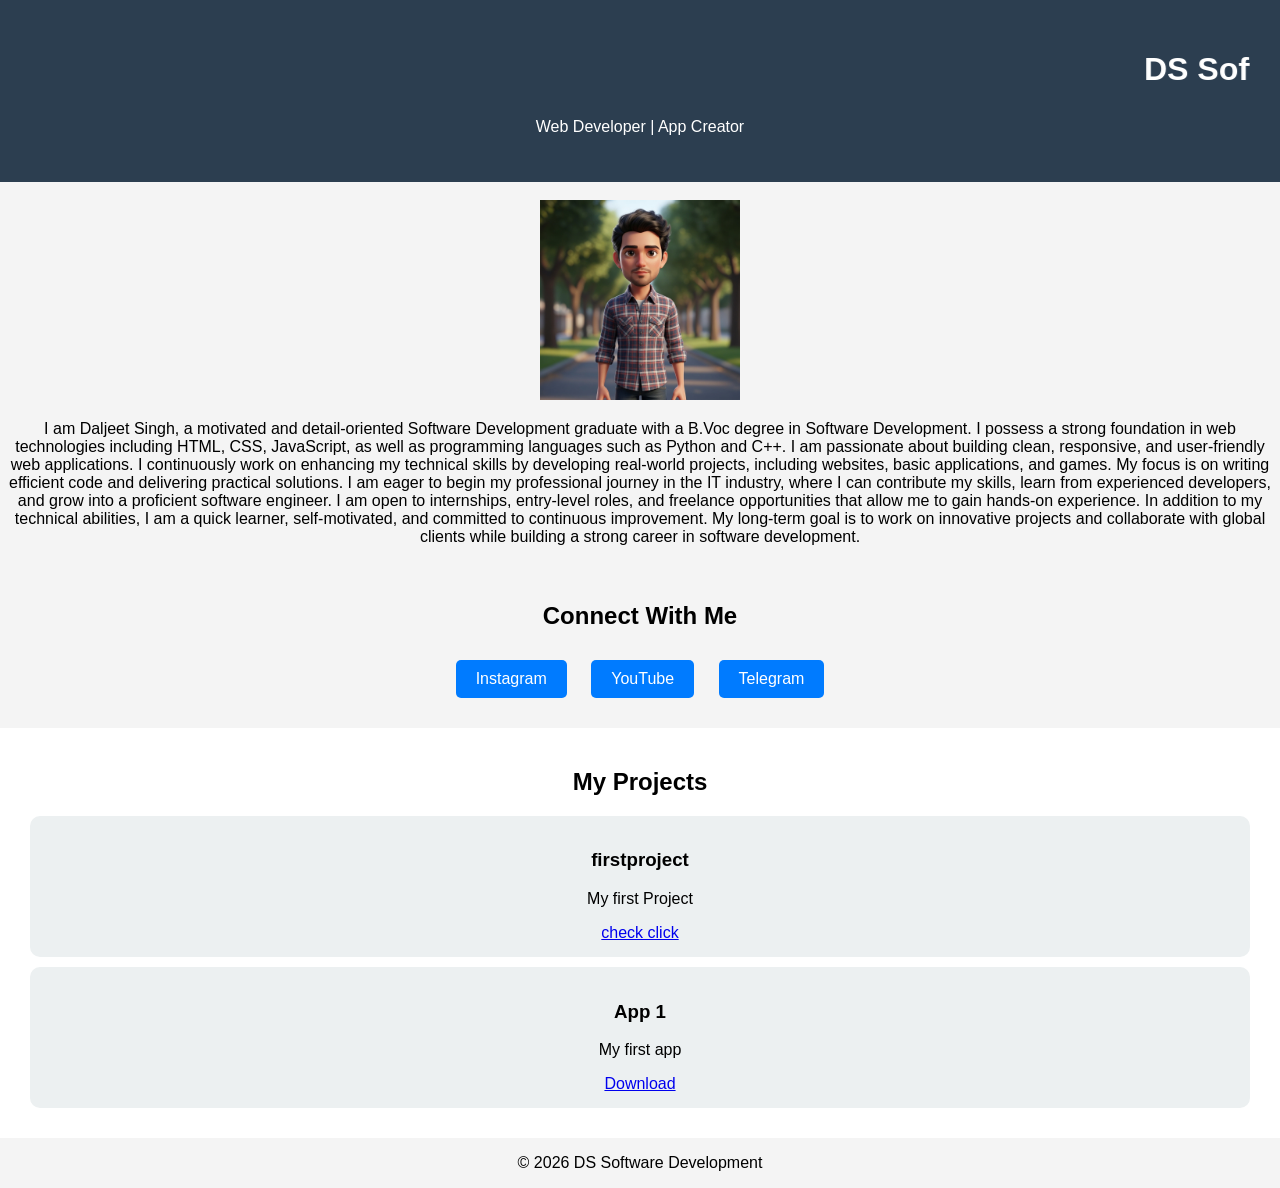
==== index.html @ cd0ad6ef "Add files via upload" ====
<!DOCTYPE html>
<html>
<head>
  <title>DS Software Development</title>
  <link rel="stylesheet" href="style.css">
</head>

<body>

<header>
  <h1><marquee>DS Software Development</marquee></h1>
  <p>Web Developer | App Creator</p>
</header>
<br>
  <img src="firstproject.jpg"width="200">
  
  <p>I am Daljeet Singh, a motivated and detail-oriented Software Development graduate with a B.Voc degree in Software Development. I possess a strong foundation in web technologies including HTML, CSS, JavaScript, as well as programming languages such as Python and C++.

I am passionate about building clean, responsive, and user-friendly web applications. I continuously work on enhancing my technical skills by developing real-world projects, including websites, basic applications, and games. My focus is on writing efficient code and delivering practical solutions.

I am eager to begin my professional journey in the IT industry, where I can contribute my skills, learn from experienced developers, and grow into a proficient software engineer. I am open to internships, entry-level roles, and freelance opportunities that allow me to gain hands-on experience.

In addition to my technical abilities, I am a quick learner, self-motivated, and committed to continuous improvement. My long-term goal is to work on innovative projects and collaborate with global clients while building a strong career in software development.</p>

<section class="links">
  <h2>Connect With Me</h2>

  <a href="https://www.instagram.com/_daljeet_ambersariya?igsh=dmZyMzllY3RucGRv" target="_blank">Instagram</a>
  <a href="https://youtube.com/@ds_tech_hub?si=LM1KdvfksjZTJtUo" target="_blank">YouTube</a>
  <a href="https://t.me/Softwaredevelopmentds/" target="_blank">Telegram</a>

</section>

<section class="projects">
  <h2>My Projects</h2>

  <div class="card">
    <h3>firstproject</h3>
    <p>My first Project</p>
    <a href="http://localhost:8158/mtIndex.html">check click</a>
  </div>

  <div class="card">
    <h3>App 1</h3>
    <p>My first app</p>
    <a href="#">Download</a>
  </div>

</section>

<footer>
  <p>© 2026 DS Software Development</p>
</footer>

</body>
</html>
---- style.css ----
body {
  margin: 0;
  font-family: Arial;
  background: #f4f4f4;
  text-align: center;
}

/* HERO WITH BACKGROUND IMAGE */
.hero {
  position: relative;
  padding: 60px 20px;
  text-align: center;
  color: white;
  background: url('firstproject2.jpg') no-repeat center/cover;
}

/* DARK OVERLAY */
.hero::before {
  content: "";
  position: absolute;
  top: 0;
  left: 0;
  width: 100%;
  height: 100%;
  background: rgba(0,0,0,0.5);
}


header {
  background: #2c3e50;
  color: white;
  padding: 30px;
}

.about img {
  width: 120px;
  border-radius: 50%;
  margin-top: 20px;
}

section {
  padding: 20px;
}

.links a {
  display: inline-block;
  margin: 10px;
  padding: 10px 20px;
  background: #007BFF;
  color: white;
  text-decoration: none;
  border-radius: 5px;
}

.projects {
  background: white;
}

.card {
  background: #ecf0f1;
  margin: 10px;
  padding: 15px;
  border-radius: 10px;
}
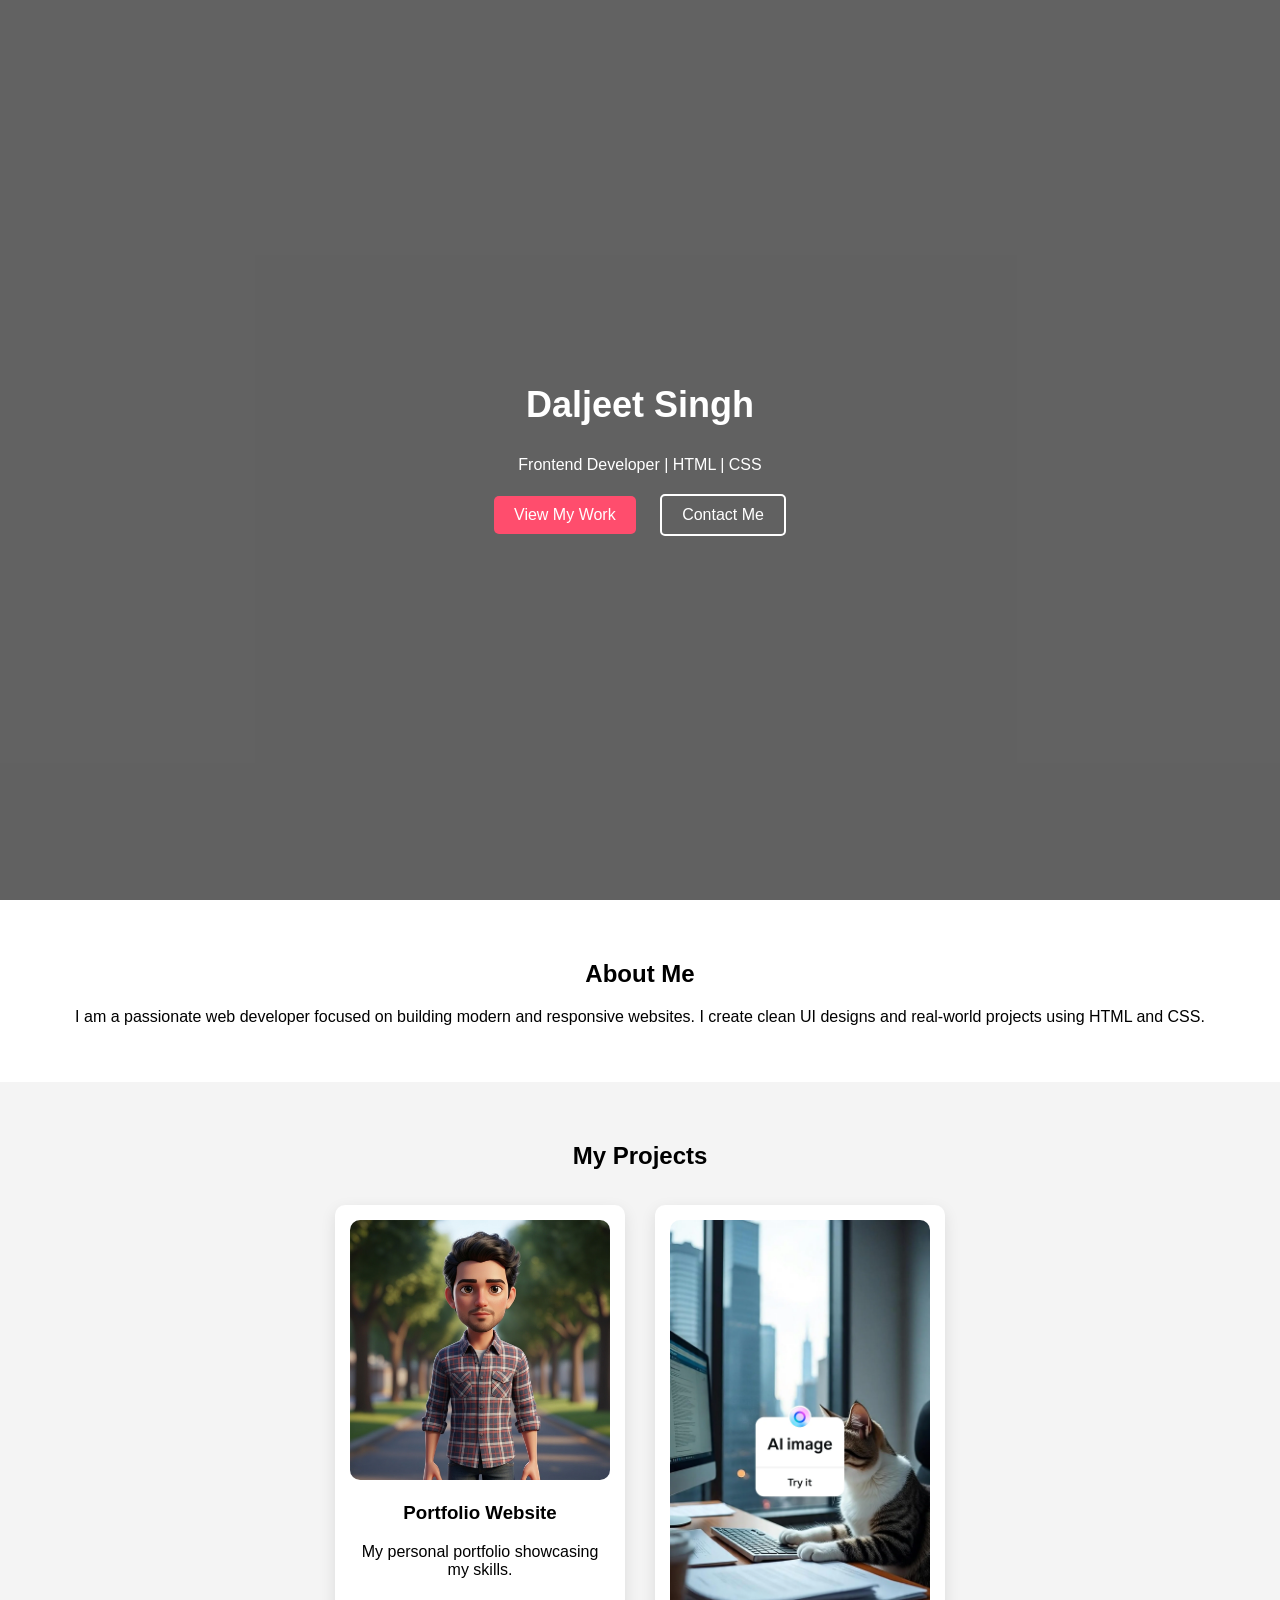
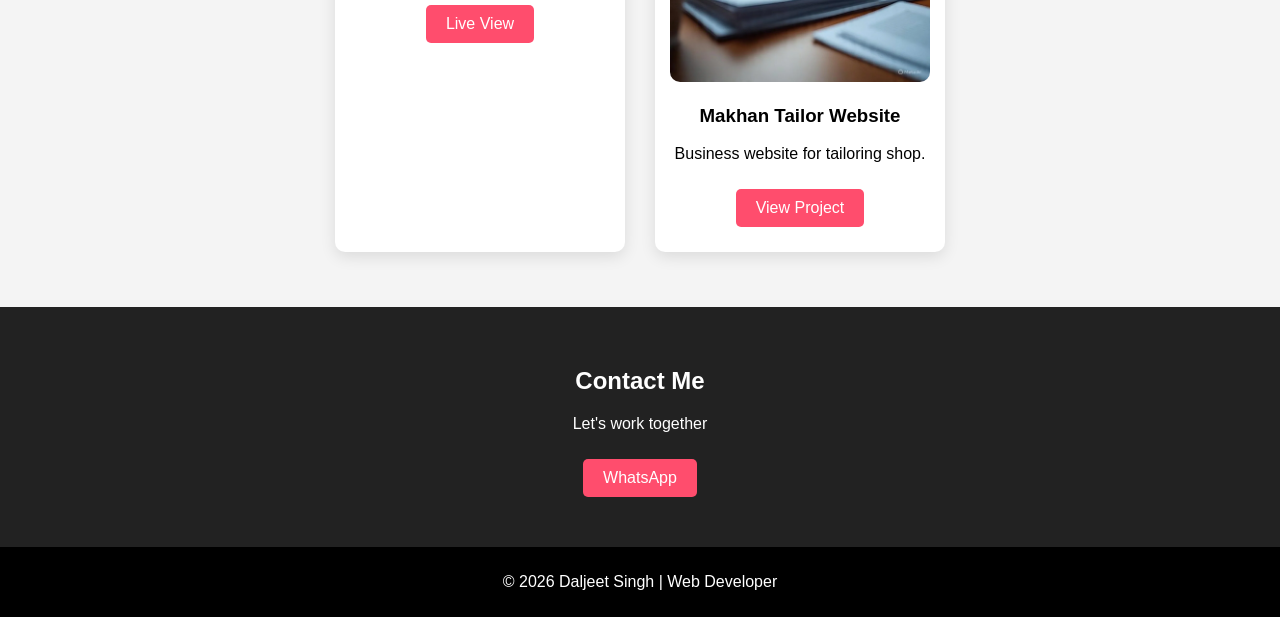
==== commit d5c9472e: "Add files via upload" ====
--- a/index.html
+++ b/index.html
@@ -1,55 +1,69 @@
 <!DOCTYPE html>
-<html>
+<html lang="en">
 <head>
-  <title>DS Software Development</title>
+  <meta charset="UTF-8">
+  <title>Daljeet Singh | Web Developer</title>
   <link rel="stylesheet" href="style.css">
 </head>
 
 <body>
 
-<header>
-  <h1><marquee>DS Software Development</marquee></h1>
-  <p>Web Developer | App Creator</p>
-</header>
-<br>
-  <img src="firstproject.jpg"width="200">
-  
-  <p>I am Daljeet Singh, a motivated and detail-oriented Software Development graduate with a B.Voc degree in Software Development. I possess a strong foundation in web technologies including HTML, CSS, JavaScript, as well as programming languages such as Python and C++.
+<!-- HERO -->
+<section class="hero">
+  <div class="overlay"></div>
 
-I am passionate about building clean, responsive, and user-friendly web applications. I continuously work on enhancing my technical skills by developing real-world projects, including websites, basic applications, and games. My focus is on writing efficient code and delivering practical solutions.
+  <div class="hero-content">
+    <h1>Daljeet Singh</h1>
+    <p>Frontend Developer | HTML | CSS</p>
 
-I am eager to begin my professional journey in the IT industry, where I can contribute my skills, learn from experienced developers, and grow into a proficient software engineer. I am open to internships, entry-level roles, and freelance opportunities that allow me to gain hands-on experience.
-
-In addition to my technical abilities, I am a quick learner, self-motivated, and committed to continuous improvement. My long-term goal is to work on innovative projects and collaborate with global clients while building a strong career in software development.</p>
-
-<section class="links">
-  <h2>Connect With Me</h2>
-
-  <a href="https://www.instagram.com/_daljeet_ambersariya?igsh=dmZyMzllY3RucGRv" target="_blank">Instagram</a>
-  <a href="https://youtube.com/@ds_tech_hub?si=LM1KdvfksjZTJtUo" target="_blank">YouTube</a>
-  <a href="https://t.me/Softwaredevelopmentds/" target="_blank">Telegram</a>
-
+    <a href="#projects" class="btn">View My Work</a>
+    <a href="https://wa.me/919876543210" class="btn btn-outline">Contact Me</a>
+  </div>
 </section>
 
-<section class="projects">
+<!-- ABOUT -->
+<section class="about">
+  <h2>About Me</h2>
+  <p>
+    I am a passionate web developer focused on building modern and responsive websites.
+    I create clean UI designs and real-world projects using HTML and CSS.
+  </p>
+</section>
+
+<!-- PROJECTS -->
+<section class="projects" id="projects">
   <h2>My Projects</h2>
 
-  <div class="card">
-    <h3>firstproject</h3>
-    <p>My first Project</p>
-    <a href="http://localhost:8158/mtIndex.html">check click</a>
+  <div class="project-container">
+
+    <div class="project-card">
+      <img src="firstproject.jpg">
+      <h3>Portfolio Website</h3>
+      <p>My personal portfolio showcasing my skills.</p>
+      <a href="#" class="btn">Live View</a>
+    </div>
+
+    <div class="project-card">
+      <img src="firstproject2.jpg">
+      <h3>Makhan Tailor Website</h3>
+      <p>Business website for tailoring shop.</p>
+      <a href="tailor/index.html" class="btn">View Project</a>
+    </div>
+
   </div>
-
-  <div class="card">
-    <h3>App 1</h3>
-    <p>My first app</p>
-    <a href="#">Download</a>
-  </div>
-
 </section>
 
+<!-- CONTACT -->
+<section class="contact">
+  <h2>Contact Me</h2>
+  <p>Let's work together</p>
+
+  <a href="https://wa.me/919876543210" class="btn">WhatsApp</a>
+</section>
+
+<!-- FOOTER -->
 <footer>
-  <p>© 2026 DS Software Development</p>
+  <p>© 2026 Daljeet Singh | Web Developer</p>
 </footer>
 
 </body>
--- a/style.css
+++ b/style.css
@@ -2,63 +2,101 @@
   margin: 0;
   font-family: Arial;
   background: #f4f4f4;
-  text-align: center;
 }
 
-/* HERO WITH BACKGROUND IMAGE */
+/* HERO */
 .hero {
+  height: 100vh;
+  background: url('bg.jpg') center/cover no-repeat;
   position: relative;
-  padding: 60px 20px;
+  display: flex;
+  align-items: center;
+  justify-content: center;
   text-align: center;
   color: white;
-  background: url('firstproject2.jpg') no-repeat center/cover;
 }
 
-/* DARK OVERLAY */
-.hero::before {
-  content: "";
+.overlay {
   position: absolute;
-  top: 0;
-  left: 0;
   width: 100%;
   height: 100%;
-  background: rgba(0,0,0,0.5);
+  background: rgba(0,0,0,0.6);
 }
 
-
-header {
-  background: #2c3e50;
-  color: white;
-  padding: 30px;
+.hero-content {
+  position: relative;
+  z-index: 1;
 }
 
-.about img {
-  width: 120px;
-  border-radius: 50%;
-  margin-top: 20px;
+.hero h1 {
+  font-size: 36px;
 }
 
-section {
-  padding: 20px;
+.hero p {
+  margin: 10px 0;
 }
 
-.links a {
+/* BUTTON */
+.btn {
   display: inline-block;
   margin: 10px;
   padding: 10px 20px;
-  background: #007BFF;
+  background: #ff4d6d;
   color: white;
   text-decoration: none;
   border-radius: 5px;
 }
 
-.projects {
+.btn-outline {
+  background: transparent;
+  border: 2px solid white;
+}
+
+/* ABOUT */
+.about {
+  padding: 40px;
+  text-align: center;
   background: white;
 }
 
-.card {
-  background: #ecf0f1;
-  margin: 10px;
+/* PROJECTS */
+.projects {
+  padding: 40px;
+  text-align: center;
+}
+
+.project-container {
+  display: flex;
+  flex-wrap: wrap;
+  justify-content: center;
+}
+
+.project-card {
+  background: white;
+  width: 260px;
+  margin: 15px;
+  border-radius: 10px;
+  box-shadow: 0 5px 15px rgba(0,0,0,0.1);
   padding: 15px;
+}
+
+.project-card img {
+  width: 100%;
   border-radius: 10px;
+}
+
+/* CONTACT */
+.contact {
+  background: #222;
+  color: white;
+  text-align: center;
+  padding: 40px;
+}
+
+/* FOOTER */
+footer {
+  background: black;
+  color: white;
+  text-align: center;
+  padding: 10px;
 }
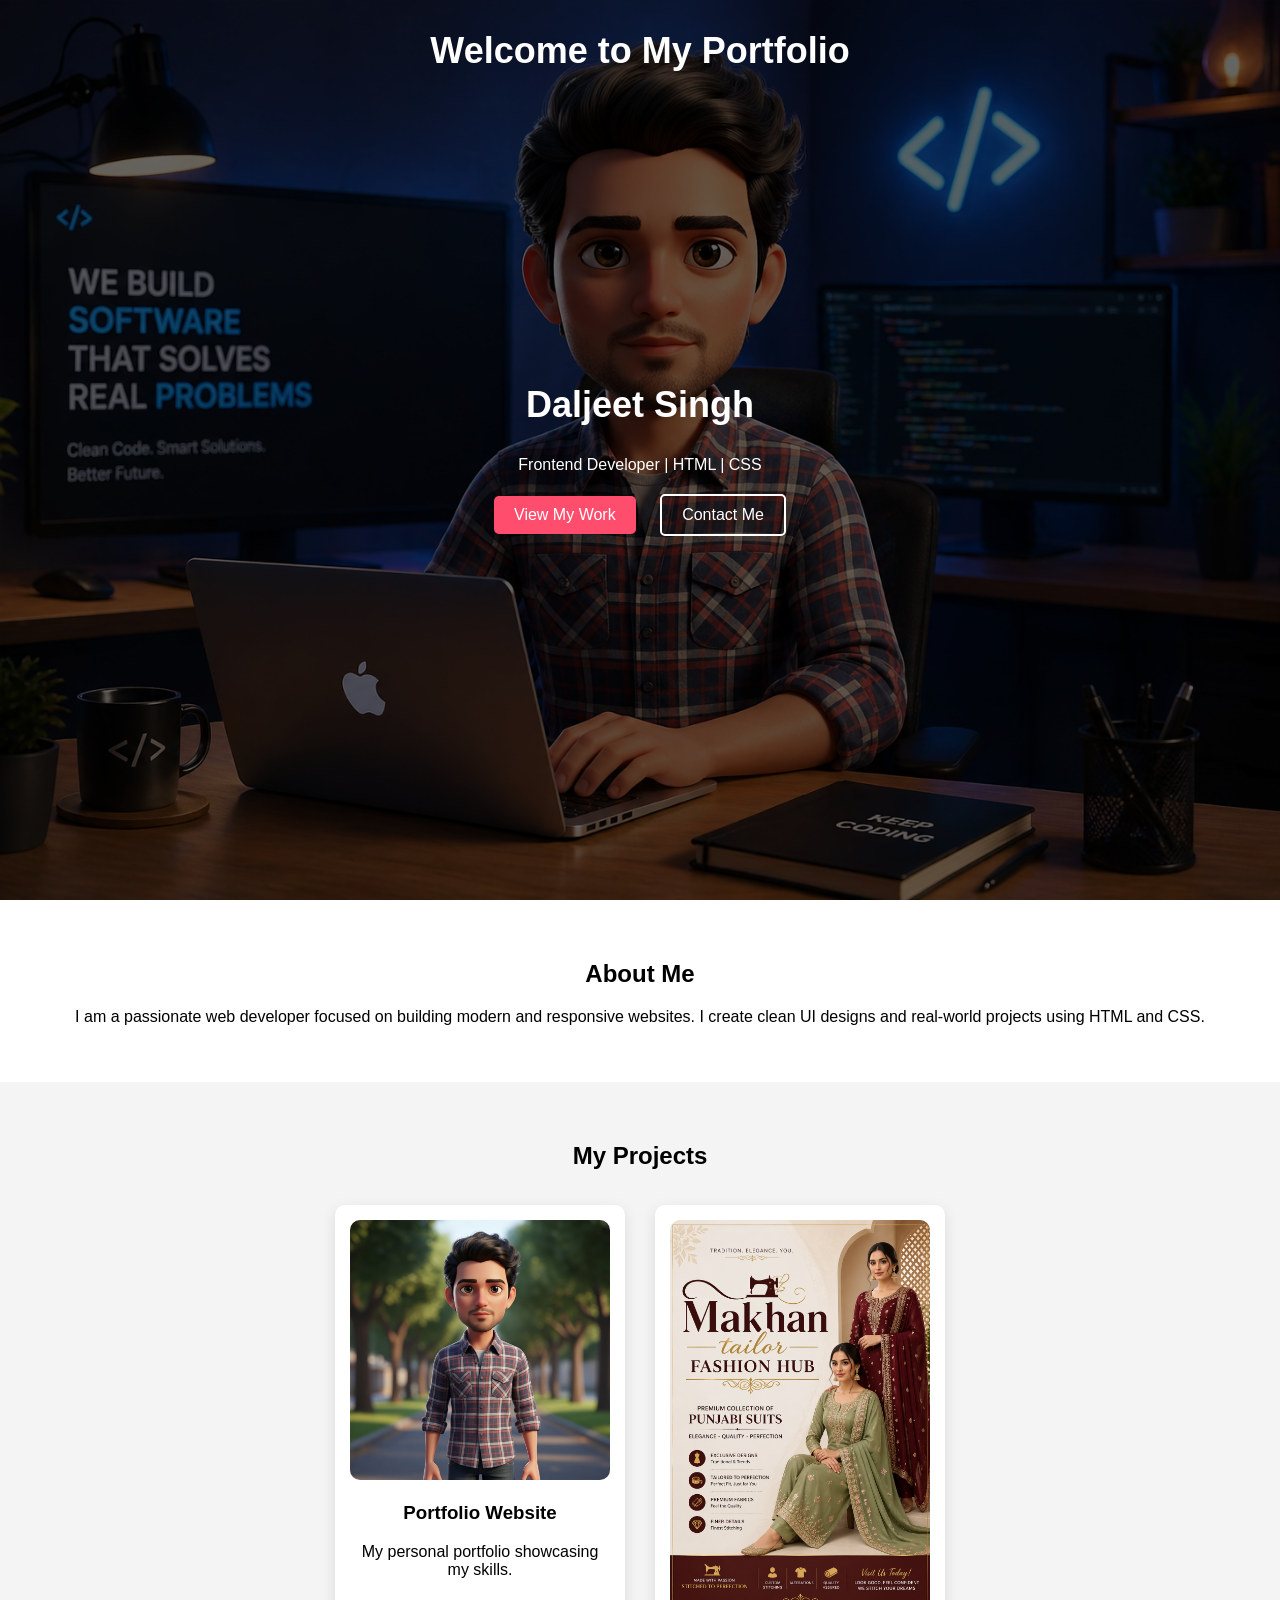
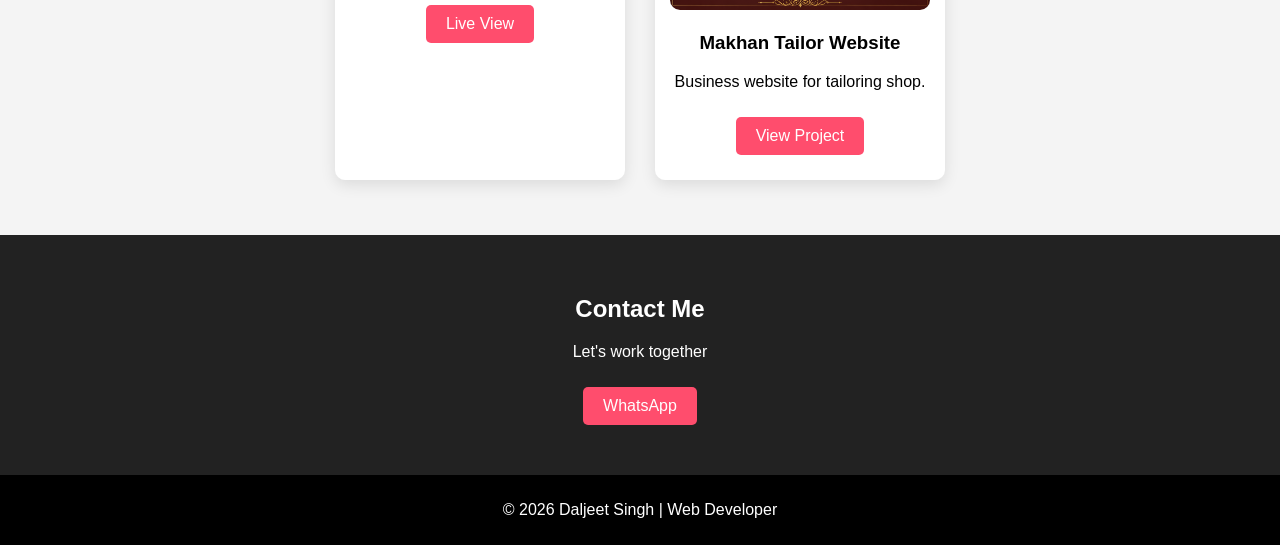
==== commit 304c4760: "Add files via upload" ====
--- a/index.html
+++ b/index.html
@@ -9,15 +9,18 @@
 <body>
 
 <!-- HERO -->
+
 <section class="hero">
-  <div class="overlay"></div>
-
+  <div class="overlay"><h1>Welcome to My Portfolio</h1></div>
+<div class="hero">
+  
+</div>
   <div class="hero-content">
     <h1>Daljeet Singh</h1>
     <p>Frontend Developer | HTML | CSS</p>
 
     <a href="#projects" class="btn">View My Work</a>
-    <a href="https://wa.me/919876543210" class="btn btn-outline">Contact Me</a>
+    <a href="https://wa.me/message/4YQGZHDXSN53M1" class="btn btn-outline">Contact Me</a>
   </div>
 </section>
 
@@ -44,10 +47,10 @@
     </div>
 
     <div class="project-card">
-      <img src="firstproject2.jpg">
+      <img src="Makhantailor.png">
       <h3>Makhan Tailor Website</h3>
       <p>Business website for tailoring shop.</p>
-      <a href="tailor/index.html" class="btn">View Project</a>
+      <a href="mtindex.html" class="btn">View Project</a>
     </div>
 
   </div>
@@ -58,7 +61,7 @@
   <h2>Contact Me</h2>
   <p>Let's work together</p>
 
-  <a href="https://wa.me/919876543210" class="btn">WhatsApp</a>
+  <a href="https://wa.me/message/ZAR55EOKCBJSL1" class="btn">WhatsApp</a>
 </section>
 
 <!-- FOOTER -->
--- a/style.css
+++ b/style.css
@@ -7,7 +7,7 @@
 /* HERO */
 .hero {
   height: 100vh;
-  background: url('bg.jpg') center/cover no-repeat;
+  background: url('bgprofile.png') center/cover no-repeat;
   position: relative;
   display: flex;
   align-items: center;
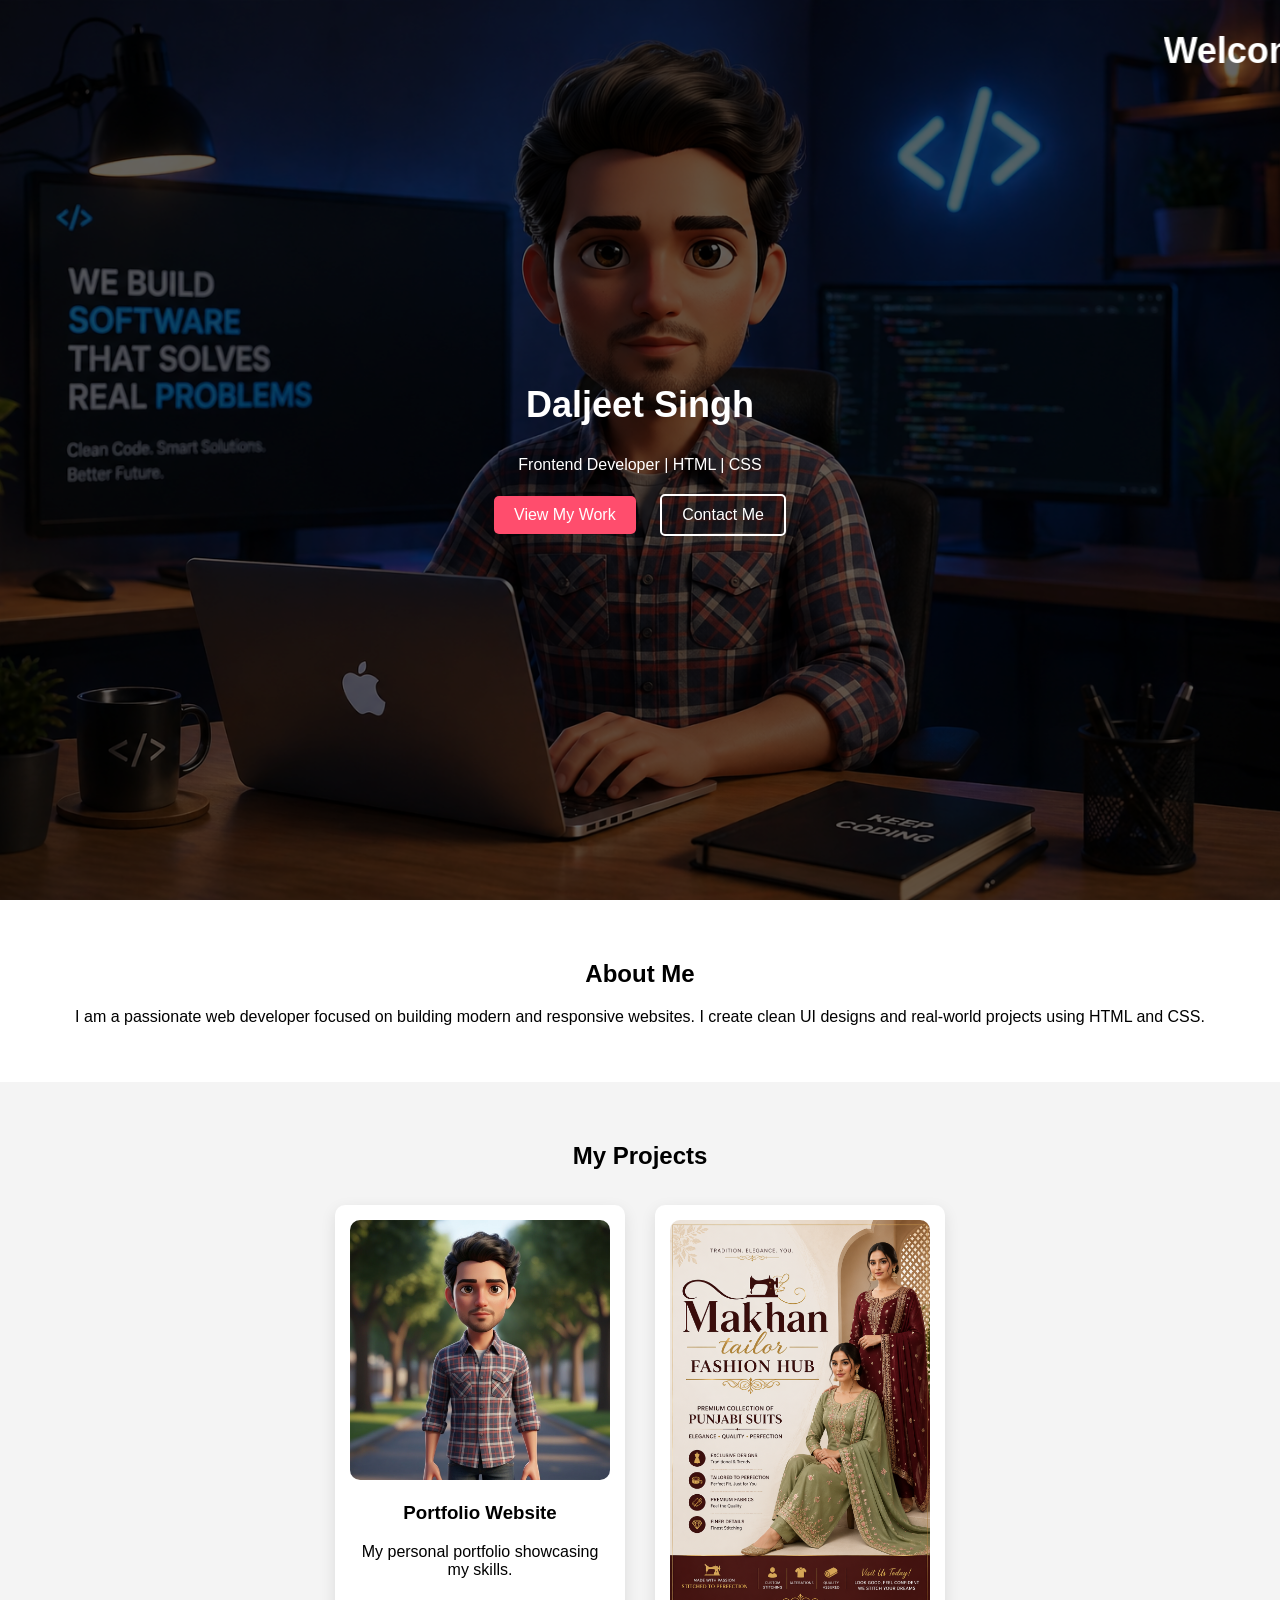
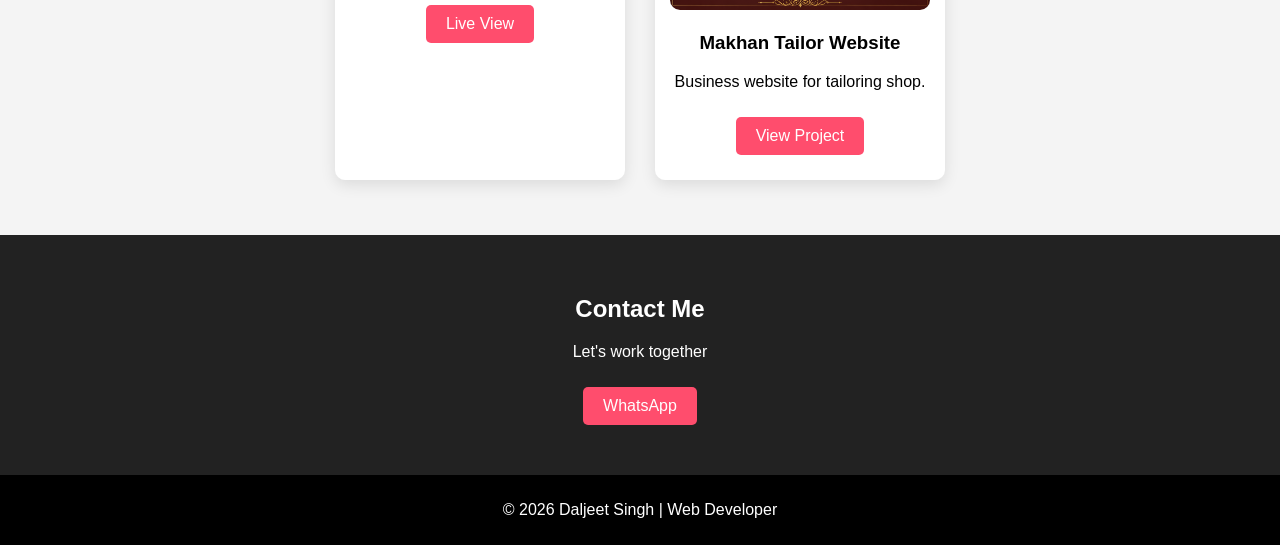
==== commit 10d6d8b7: "Add files via upload" ====
--- a/index.html
+++ b/index.html
@@ -11,7 +11,7 @@
 <!-- HERO -->
 
 <section class="hero">
-  <div class="overlay"><h1>Welcome to My Portfolio</h1></div>
+  <div class="overlay"><marquee><h1>Welcome to My Portfolio</h1></marquee></div>
 <div class="hero">
   
 </div>
@@ -47,7 +47,7 @@
     </div>
 
     <div class="project-card">
-      <img src="Makhantailor.png">
+      <img src="makhantailorfashion.png">
       <h3>Makhan Tailor Website</h3>
       <p>Business website for tailoring shop.</p>
       <a href="mtindex.html" class="btn">View Project</a>
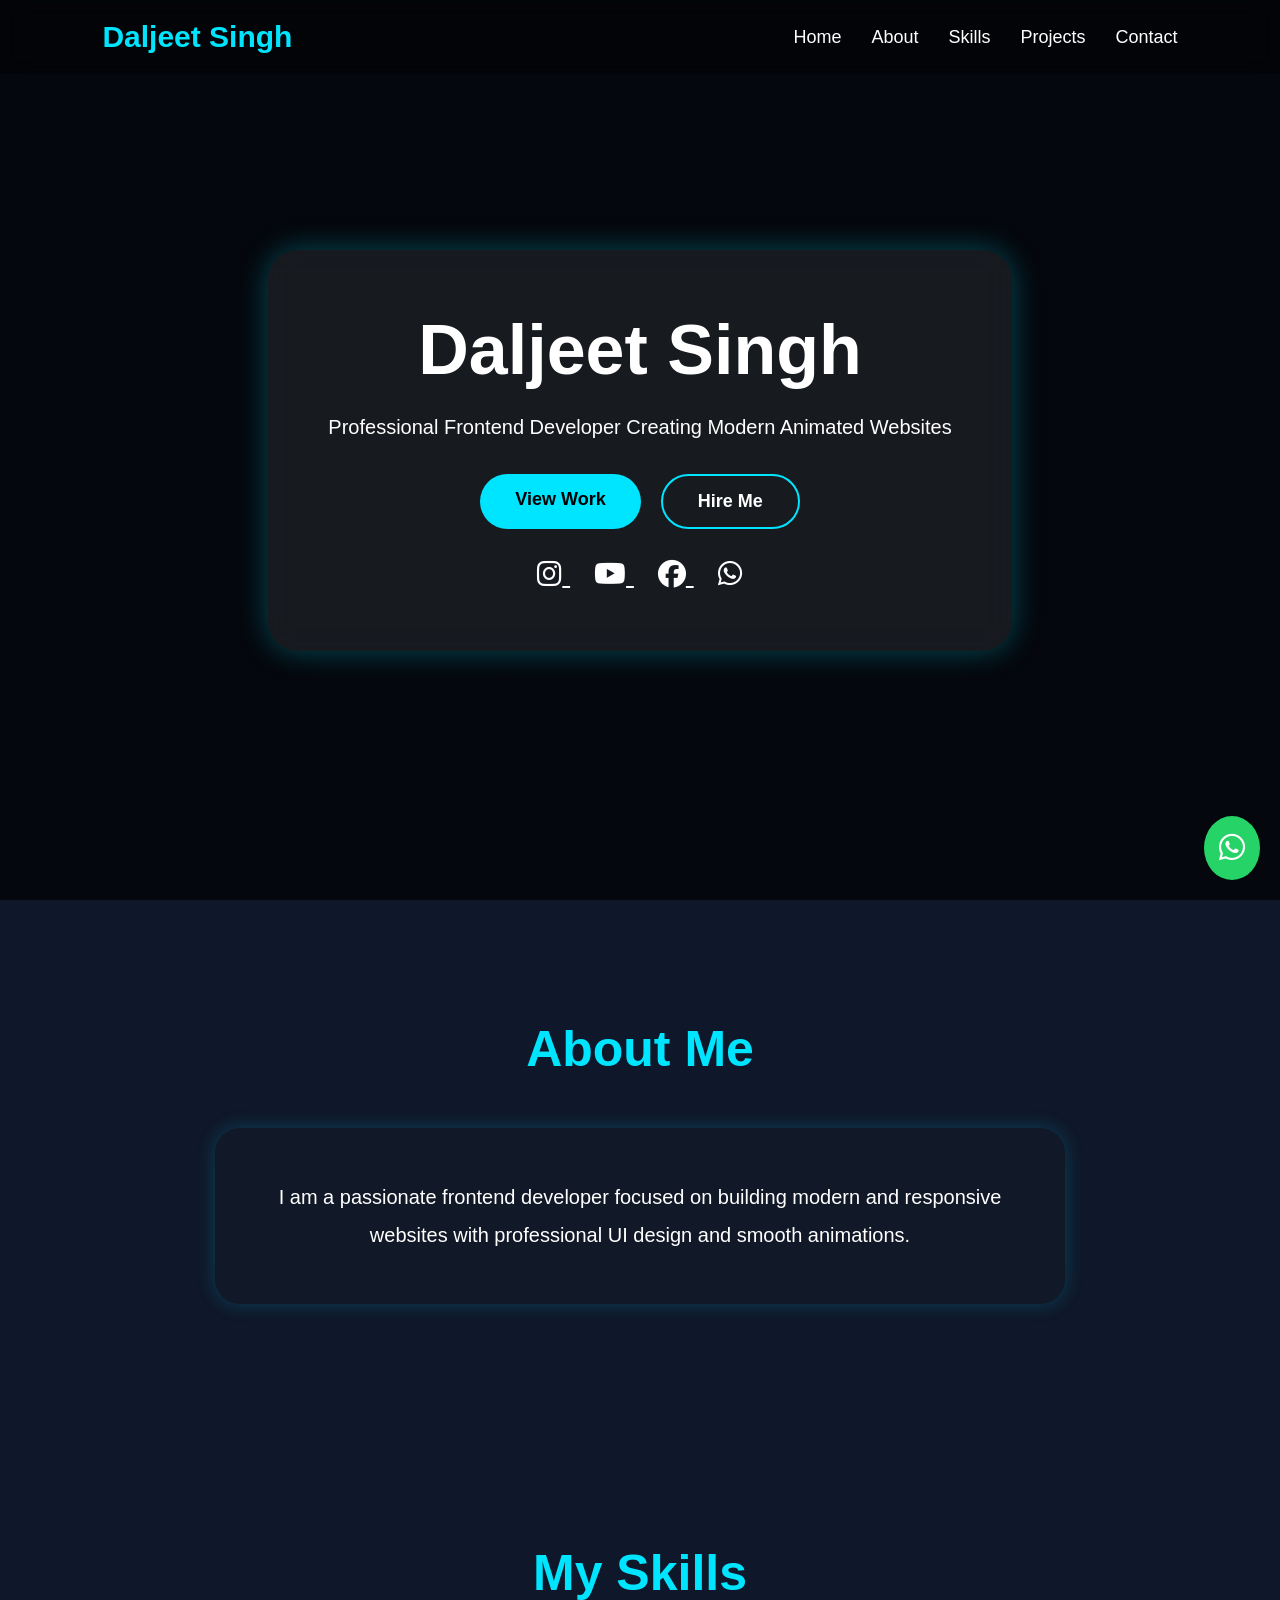
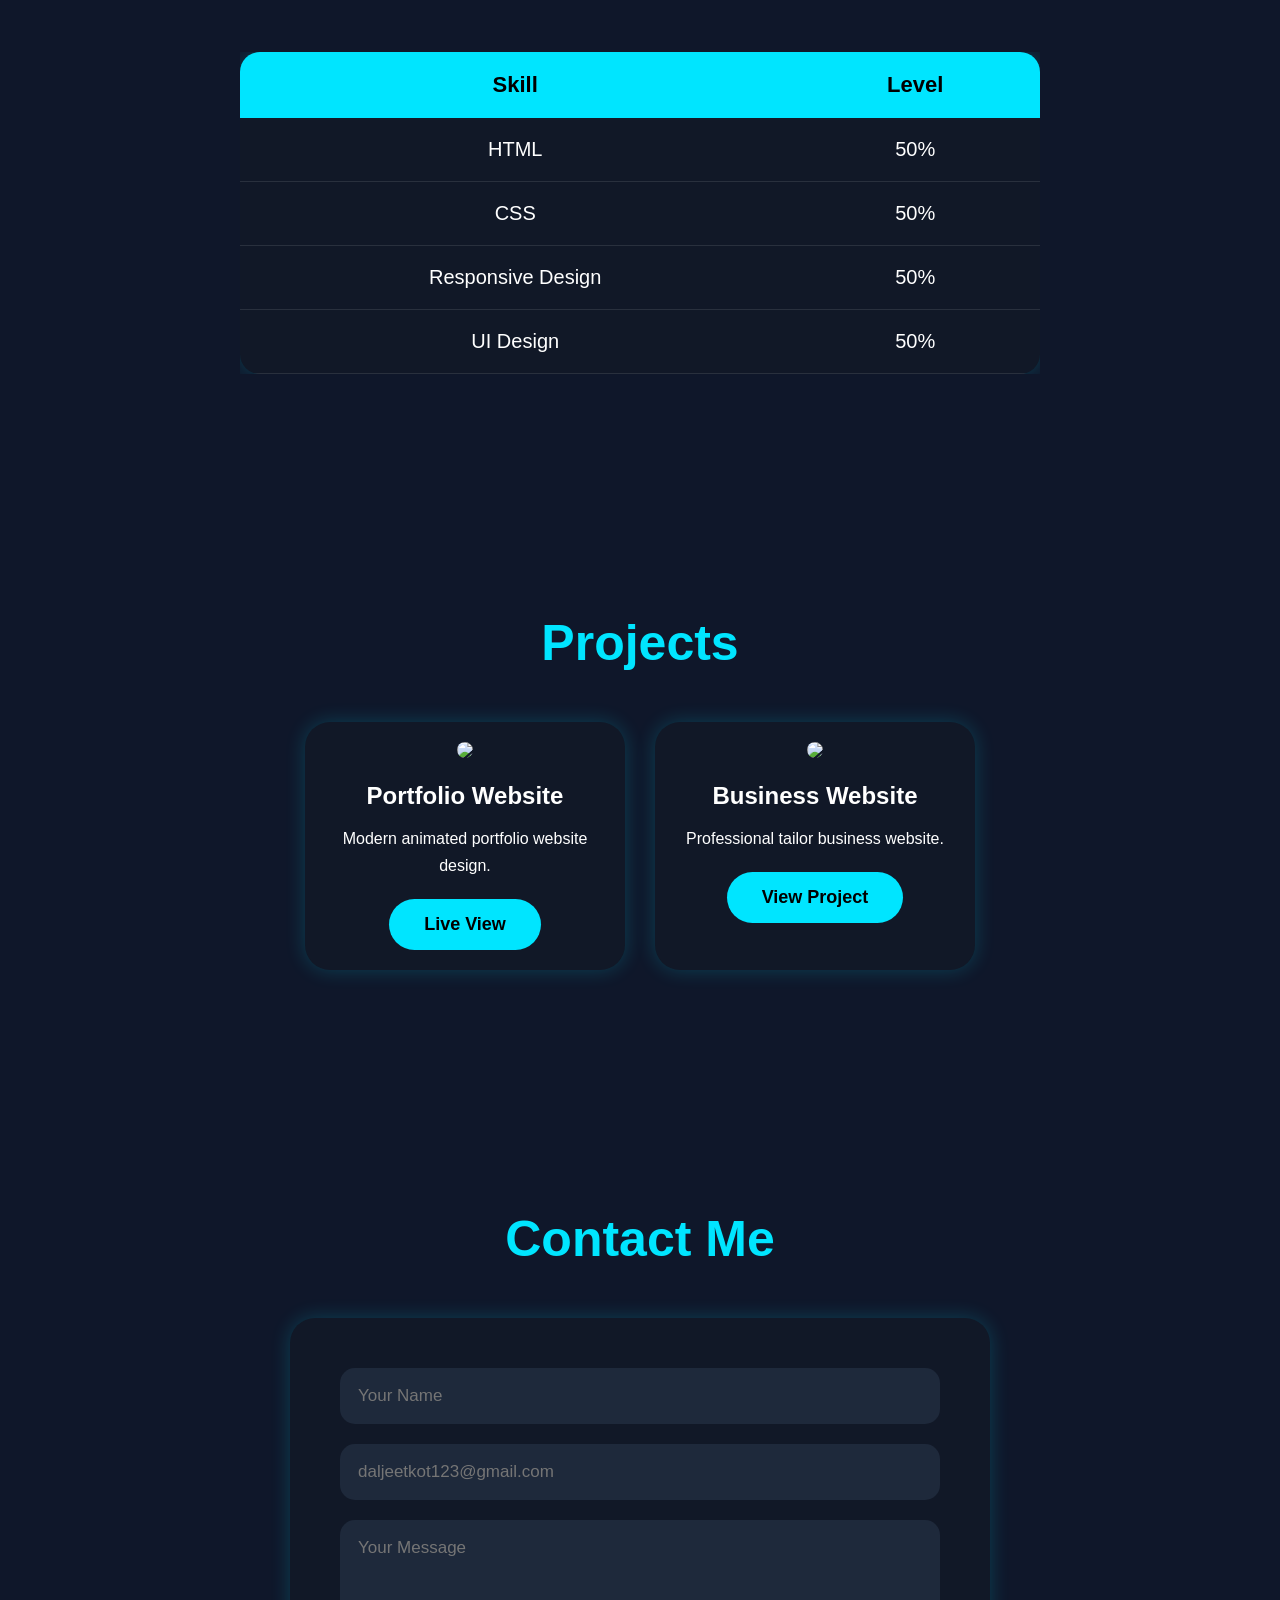
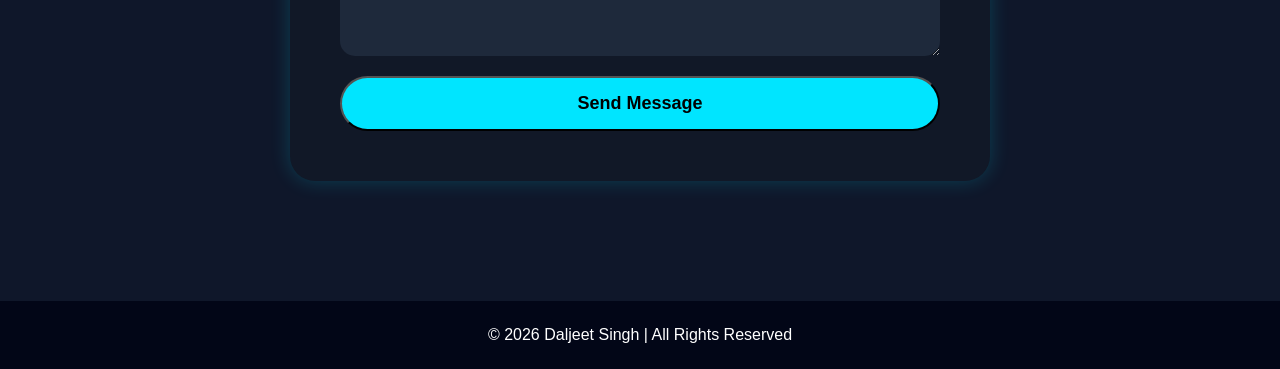
==== commit 8b222a2e: "Add files via upload" ====
--- a/index.html
+++ b/index.html
@@ -1,73 +1,282 @@
+
 <!DOCTYPE html>
 <html lang="en">
+
 <head>
-  <meta charset="UTF-8">
-  <title>Daljeet Singh | Web Developer</title>
-  <link rel="stylesheet" href="style.css">
+<meta charset="UTF-8">
+<meta name="viewport" content="width=device-width, initial-scale=1.0">
+
+<title>Daljeet Singh | Portfolio</title>
+
+<link rel="stylesheet" href="style.css">
+
+<link rel="stylesheet"
+href="https://cdnjs.cloudflare.com/ajax/libs/font-awesome/6.5.1/css/all.min.css">
+
+<link href="https://unpkg.com/aos@2.3.1/dist/aos.css" rel="stylesheet">
+
 </head>
 
 <body>
 
+<!-- NAVBAR -->
+
+<nav>
+
+<div class="logo">
+Daljeet Singh
+</div>
+
+<ul>
+
+<li><a href="#">Home</a></li>
+<li><a href="#about">About</a></li>
+<li><a href="#skills">Skills</a></li>
+<li><a href="#projects">Projects</a></li>
+<li><a href="#contact">Contact</a></li>
+
+</ul>
+
+</nav>
+
 <!-- HERO -->
 
 <section class="hero">
-  <div class="overlay"><marquee><h1>Welcome to My Portfolio</h1></marquee></div>
-<div class="hero">
-  
-</div>
-  <div class="hero-content">
-    <h1>Daljeet Singh</h1>
-    <p>Frontend Developer | HTML | CSS</p>
-
-    <a href="#projects" class="btn">View My Work</a>
-    <a href="https://wa.me/message/4YQGZHDXSN53M1" class="btn btn-outline">Contact Me</a>
-  </div>
+
+<div class="hero-box" data-aos="zoom-in">
+
+<h1>Daljeet Singh</h1>
+
+<h2><span class="auto-type"></span></h2>
+
+<p>
+Professional Frontend Developer Creating Modern
+Animated Websites
+</p>
+
+<div class="hero-buttons">
+
+<a href="#projects" class="btn">
+View Work
+</a>
+
+<a href="https://wa.me/919781670161" class="btn2">
+Hire Me
+</a>
+
+</div>
+
+<div class="social-icons">
+
+<a href="https://www.instagram.com/_daljeet_ambersariya?igsh=dmZyMzllY3RucGRv">
+<i class="fab fa-instagram"></i>
+</a>
+
+<a href="https://youtube.com/@ds_tech_hub?si=YY2qGjPacAoDS4xi">
+<i class="fab fa-youtube"></i>
+</a>
+
+<a href="https://www.facebook.com/share/1aeErawJEj/">
+<i class="fab fa-facebook"></i>
+</a>
+
+<a href="https://wa.me/message/7CKVIMHAN3GRL1">
+<i class="fab fa-whatsapp"></i>
+</a>
+
+</div>
+
+</div>
+
 </section>
 
 <!-- ABOUT -->
-<section class="about">
-  <h2>About Me</h2>
-  <p>
-    I am a passionate web developer focused on building modern and responsive websites.
-    I create clean UI designs and real-world projects using HTML and CSS.
-  </p>
+
+<section class="about" id="about">
+
+<div class="title" data-aos="fade-up">
+<h1>About Me</h1>
+</div>
+
+<div class="about-box" data-aos="fade-up">
+
+<p>
+I am a passionate frontend developer focused on
+building modern and responsive websites with
+professional UI design and smooth animations.
+</p>
+
+</div>
+
+</section>
+
+<!-- SKILLS -->
+
+<section class="skills" id="skills">
+
+<div class="title" data-aos="fade-up">
+<h1>My Skills</h1>
+</div>
+
+<div class="table-box" data-aos="zoom-in">
+
+<table>
+
+<tr>
+<th>Skill</th>
+<th>Level</th>
+</tr>
+
+<tr>
+<td>HTML</td>
+<td>50%</td>
+</tr>
+
+<tr>
+<td>CSS</td>
+<td>50%</td>
+</tr>
+
+<tr>
+<td>Responsive Design</td>
+<td>50%</td>
+</tr>
+
+<tr>
+<td>UI Design</td>
+<td>50%</td>
+</tr>
+
+</table>
+
+</div>
+
 </section>
 
 <!-- PROJECTS -->
+
 <section class="projects" id="projects">
-  <h2>My Projects</h2>
-
-  <div class="project-container">
-
-    <div class="project-card">
-      <img src="firstproject.jpg">
-      <h3>Portfolio Website</h3>
-      <p>My personal portfolio showcasing my skills.</p>
-      <a href="#" class="btn">Live View</a>
-    </div>
-
-    <div class="project-card">
-      <img src="makhantailorfashion.png">
-      <h3>Makhan Tailor Website</h3>
-      <p>Business website for tailoring shop.</p>
-      <a href="mtindex.html" class="btn">View Project</a>
-    </div>
-
-  </div>
+
+<div class="title" data-aos="fade-up">
+<h1>Projects</h1>
+</div>
+
+<div class="project-container">
+
+<div class="card" data-aos="fade-right">
+
+<img src="https://images.unsplash.com/photo-1498050108023-c5249f4df085"width="250px">
+
+<h2>Portfolio Website</h2>
+
+<p>
+Modern animated portfolio website design.
+</p>
+
+<a href="#" class="btn">
+Live View
+</a>
+
+</div>
+
+<div class="card" data-aos="fade-left">
+
+<img src="https://images.unsplash.com/photo-1522202176988-66273c2fd55f">
+
+<h2>Business Website</h2>
+
+<p>
+Professional tailor business website.
+</p>
+
+<a href="mtindex.html" class="btn">
+View Project
+</a>
+
+</div>
+
+</div>
+
 </section>
 
 <!-- CONTACT -->
-<section class="contact">
-  <h2>Contact Me</h2>
-  <p>Let's work together</p>
-
-  <a href="https://wa.me/message/ZAR55EOKCBJSL1" class="btn">WhatsApp</a>
+
+<section class="contact" id="contact">
+
+<div class="title" data-aos="fade-up">
+<h1>Contact Me</h1>
+</div>
+
+<div class="contact-box" data-aos="zoom-in">
+
+<form>
+
+<input type="text" placeholder="Your Name">
+
+<input type="email" placeholder="daljeetkot123@gmail.com">
+
+<textarea rows="5"
+placeholder="Your Message"></textarea>
+
+<button class="btn">
+Send Message
+</button>
+
+</form>
+
+</div>
+
 </section>
 
 <!-- FOOTER -->
+
 <footer>
-  <p>© 2026 Daljeet Singh | Web Developer</p>
+
+<p>
+© 2026 Daljeet Singh | All Rights Reserved
+</p>
+
 </footer>
 
+<!-- WHATSAPP -->
+
+<a href="https://wa.me/919781670161"
+class="whatsapp">
+
+<i class="fab fa-whatsapp"></i>
+
+</a>
+
+<!-- TYPING EFFECT -->
+
+<script src="https://unpkg.com/typed.js@2.1.0/dist/typed.umd.js"></script>
+
+<script>
+
+var typed = new Typed(".auto-type",{
+
+strings:[
+"Frontend Developer",
+"UI Designer",
+"Freelancer",
+"Professional Coder"
+],
+
+typeSpeed:100,
+backSpeed:100,
+loop:true
+
+})
+
+</script>
+
+<!-- AOS -->
+
+<script src="https://unpkg.com/aos@2.3.1/dist/aos.js"></script>
+
+<script>
+AOS.init();
+</script>
+
 </body>
-</html>+</html>
--- a/style.css
+++ b/style.css
@@ -1,102 +1,360 @@
-body {
-  margin: 0;
-  font-family: Arial;
-  background: #f4f4f4;
+*{
+margin:0;
+padding:0;
+box-sizing:border-box;
+font-family:Arial,sans-serif;
+}
+
+body{
+background:#0f172a;
+color:white;
+overflow-x:hidden;
+}
+
+/* NAVBAR */
+
+nav{
+position:fixed;
+top:0;
+left:0;
+width:100%;
+display:flex;
+justify-content:space-between;
+align-items:center;
+padding:20px 8%;
+background:rgba(0,0,0,.4);
+backdrop-filter:blur(10px);
+z-index:1000;
+}
+
+.logo{
+font-size:30px;
+font-weight:bold;
+color:#00e5ff;
+}
+
+nav ul{
+display:flex;
+list-style:none;
+gap:30px;
+}
+
+nav ul li a{
+text-decoration:none;
+color:white;
+font-size:18px;
+transition:.3s;
+}
+
+nav ul li a:hover{
+color:#00e5ff;
 }
 
 /* HERO */
-.hero {
-  height: 100vh;
-  background: url('bgprofile.png') center/cover no-repeat;
-  position: relative;
-  display: flex;
-  align-items: center;
-  justify-content: center;
-  text-align: center;
-  color: white;
-}
-
-.overlay {
-  position: absolute;
-  width: 100%;
-  height: 100%;
-  background: rgba(0,0,0,0.6);
-}
-
-.hero-content {
-  position: relative;
-  z-index: 1;
-}
-
-.hero h1 {
-  font-size: 36px;
-}
-
-.hero p {
-  margin: 10px 0;
-}
-
-/* BUTTON */
-.btn {
-  display: inline-block;
-  margin: 10px;
-  padding: 10px 20px;
-  background: #ff4d6d;
-  color: white;
-  text-decoration: none;
-  border-radius: 5px;
-}
-
-.btn-outline {
-  background: transparent;
-  border: 2px solid white;
+
+.hero{
+height:100vh;
+display:flex;
+justify-content:center;
+align-items:center;
+text-align:center;
+padding:20px;
+
+background:
+linear-gradient(rgba(0,0,0,.7),rgba(0,0,0,.7)),
+url('https://images.unsplash.com/photo-1498050108023-c5249f4df085');
+
+background-size:cover;
+background-position:center;
+}
+
+.hero-box{
+max-width:850px;
+padding:60px;
+border-radius:30px;
+background:rgba(255,255,255,.08);
+backdrop-filter:blur(15px);
+box-shadow:0 0 30px rgba(0,229,255,.3);
+animation:float 4s ease-in-out infinite;
+}
+
+@keyframes float{
+
+0%{
+transform:translateY(0);
+}
+
+50%{
+transform:translateY(-10px);
+}
+
+100%{
+transform:translateY(0);
+}
+
+}
+
+.hero-box h1{
+font-size:70px;
+margin-bottom:10px;
+}
+
+.hero-box h2{
+font-size:35px;
+color:#00e5ff;
+margin-bottom:20px;
+}
+
+.hero-box p{
+font-size:20px;
+line-height:1.7;
+margin-bottom:30px;
+}
+
+/* BUTTONS */
+
+.hero-buttons{
+display:flex;
+justify-content:center;
+gap:20px;
+flex-wrap:wrap;
+}
+
+.btn,
+.btn2{
+padding:15px 35px;
+border-radius:50px;
+text-decoration:none;
+font-size:18px;
+font-weight:bold;
+transition:.4s;
+display:inline-block;
+}
+
+.btn{
+background:#00e5ff;
+color:black;
+}
+
+.btn:hover{
+transform:scale(1.1);
+box-shadow:0 0 20px #00e5ff;
+}
+
+.btn2{
+border:2px solid #00e5ff;
+color:white;
+}
+
+.btn2:hover{
+background:#00e5ff;
+color:black;
+}
+
+/* SOCIAL ICONS */
+
+.social-icons{
+margin-top:30px;
+}
+
+.social-icons a{
+color:white;
+font-size:28px;
+margin:0 12px;
+transition:.4s;
+}
+
+.social-icons a:hover{
+color:#00e5ff;
+transform:translateY(-8px);
+}
+
+/* SECTION */
+
+section{
+padding:120px 10%;
+}
+
+.title{
+text-align:center;
+margin-bottom:50px;
+}
+
+.title h1{
+font-size:50px;
+color:#00e5ff;
 }
 
 /* ABOUT */
-.about {
-  padding: 40px;
-  text-align: center;
-  background: white;
+
+.about-box{
+max-width:850px;
+margin:auto;
+background:#111827;
+padding:50px;
+border-radius:25px;
+text-align:center;
+line-height:1.9;
+font-size:20px;
+box-shadow:0 0 20px rgba(0,229,255,.2);
+}
+
+/* TABLE */
+
+.table-box{
+overflow:auto;
+max-width:800px;
+margin:auto;
+}
+
+table{
+width:100%;
+border-collapse:collapse;
+background:#111827;
+border-radius:20px;
+overflow:hidden;
+box-shadow:0 0 20px rgba(0,229,255,.2);
+}
+
+table th{
+background:#00e5ff;
+color:black;
+padding:20px;
+font-size:22px;
+}
+
+table td{
+padding:20px;
+text-align:center;
+font-size:20px;
+border-bottom:1px solid rgba(255,255,255,.1);
+}
+
+table tr:hover{
+background:#1e293b;
 }
 
 /* PROJECTS */
-.projects {
-  padding: 40px;
-  text-align: center;
-}
-
-.project-container {
-  display: flex;
-  flex-wrap: wrap;
-  justify-content: center;
-}
-
-.project-card {
-  background: white;
-  width: 260px;
-  margin: 15px;
-  border-radius: 10px;
-  box-shadow: 0 5px 15px rgba(0,0,0,0.1);
-  padding: 15px;
-}
-
-.project-card img {
-  width: 100%;
-  border-radius: 10px;
+
+.project-container{
+display:flex;
+justify-content:center;
+gap:30px;
+flex-wrap:wrap;
+}
+
+.card{
+width:320px;
+background:#111827;
+padding:20px;
+border-radius:25px;
+text-align:center;
+transition:.4s;
+box-shadow:0 0 20px rgba(0,229,255,.2);
+}
+
+.card:hover{
+transform:translateY(-10px);
+}
+
+.card img{
+width:100%;
+border-radius:20px;
+margin-bottom:20px;
+}
+
+.card h2{
+margin-bottom:15px;
+}
+
+.card p{
+line-height:1.7;
+margin-bottom:20px;
 }
 
 /* CONTACT */
-.contact {
-  background: #222;
-  color: white;
-  text-align: center;
-  padding: 40px;
+
+.contact-box{
+max-width:700px;
+margin:auto;
+padding:50px;
+border-radius:25px;
+background:#111827;
+box-shadow:0 0 20px rgba(0,229,255,.2);
+}
+
+.contact-box form{
+display:flex;
+flex-direction:column;
+gap:20px;
+}
+
+.contact-box input,
+.contact-box textarea{
+padding:18px;
+border:none;
+border-radius:15px;
+background:#1e293b;
+color:white;
+font-size:17px;
+outline:none;
 }
 
 /* FOOTER */
-footer {
-  background: black;
-  color: white;
-  text-align: center;
-  padding: 10px;
+
+footer{
+background:#020617;
+padding:25px;
+text-align:center;
+}
+
+/* WHATSAPP */
+
+.whatsapp{
+position:fixed;
+bottom:20px;
+right:20px;
+background:#25d366;
+color:white;
+font-size:30px;
+padding:15px;
+border-radius:50%;
+text-decoration:none;
+}
+
+/* MOBILE */
+
+@media(max-width:768px){
+
+nav{
+flex-direction:column;
+gap:15px;
+}
+
+nav ul{
+flex-wrap:wrap;
+justify-content:center;
+gap:15px;
+}
+
+.hero-box{
+padding:35px 20px;
+}
+
+.hero-box h1{
+font-size:45px;
+}
+
+.hero-box h2{
+font-size:25px;
+}
+
+.hero-box p{
+font-size:16px;
+}
+
+.title h1{
+font-size:35px;
+}
+
 }
